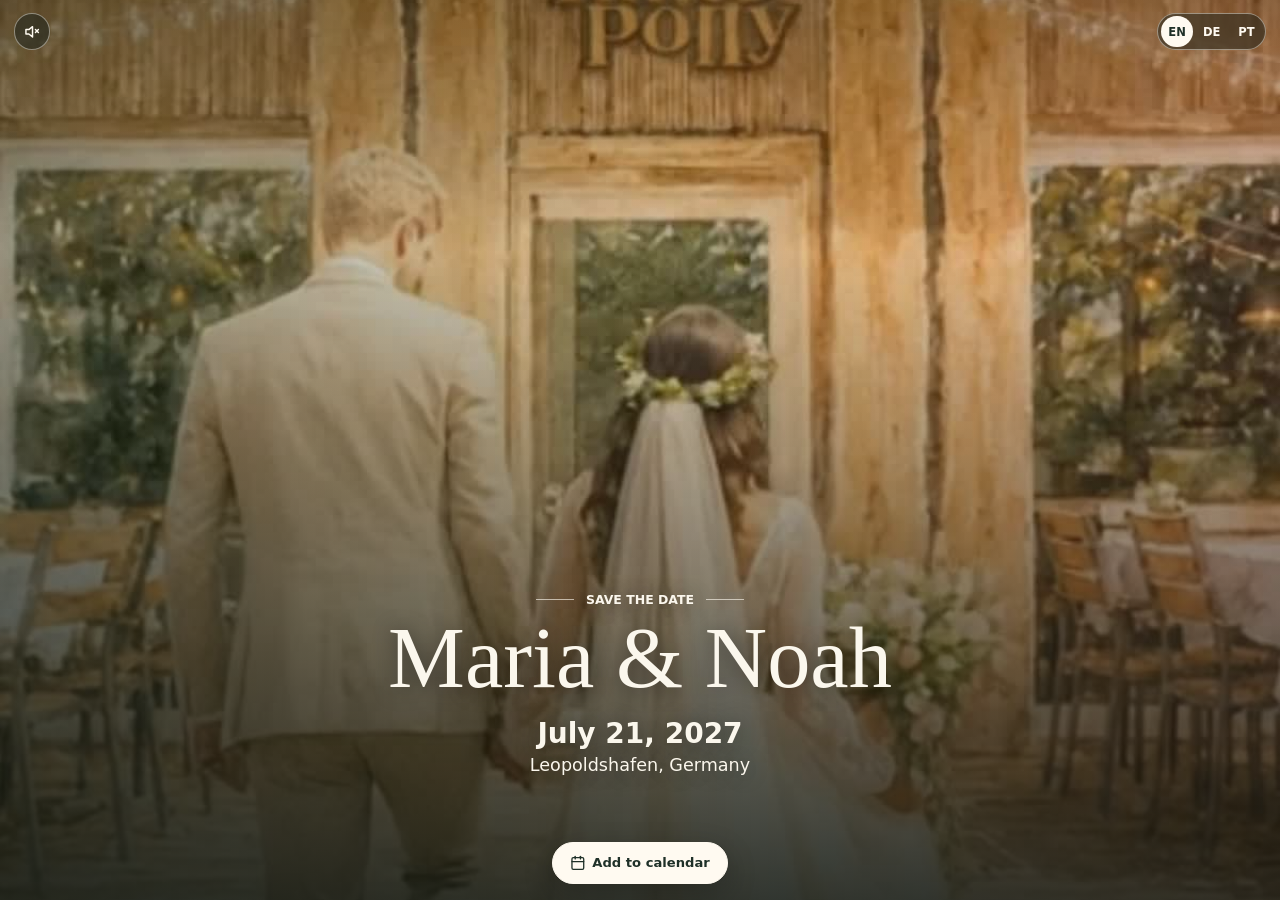
==== index.html @ c0d91f9d "Create save the date site" ====
<!doctype html>
<html lang="en">
  <head>
    <meta charset="utf-8">
    <meta name="viewport" content="width=device-width, initial-scale=1, viewport-fit=cover">
    <meta name="theme-color" content="#1f3028">
    <meta name="description" content="Save the date for Maria & Noah on July 21, 2027 in Leopoldshafen, Germany.">

    <meta property="og:type" content="website">
    <meta property="og:title" content="Maria & Noah | Save the Date">
    <meta property="og:description" content="July 21, 2027 | Leopoldshafen, Germany">
    <meta property="og:url" content="https://noahwatling.github.io/maria-noah-save-the-date/">
    <meta property="og:image" content="https://noahwatling.github.io/maria-noah-save-the-date/assets/poster.jpg">
    <meta property="og:video" content="https://noahwatling.github.io/maria-noah-save-the-date/assets/save-the-date.mp4">

    <title>Maria & Noah | Save the Date</title>
    <link rel="preload" href="assets/poster.jpg" as="image">
    <link rel="stylesheet" href="styles.css">
  </head>
  <body>
    <main class="invite" aria-label="Save the date for Maria and Noah">
      <video
        class="invite__video"
        src="assets/save-the-date.mp4"
        poster="assets/poster.jpg"
        autoplay
        muted
        loop
        playsinline
        preload="metadata"
      ></video>

      <div class="invite__shade" aria-hidden="true"></div>

      <div class="invite__topbar" aria-label="Invitation controls">
        <button class="sound-button" type="button" id="soundButton" aria-label="Turn sound on" aria-pressed="false">
          <svg aria-hidden="true" viewBox="0 0 24 24">
            <path d="M4 9v6h4l5 4V5L8 9H4"></path>
            <g class="icon-sound-on">
              <path d="M17 9.5a4 4 0 0 1 0 5"></path>
              <path d="M19.5 7a7.5 7.5 0 0 1 0 10"></path>
            </g>
            <g class="icon-sound-off">
              <path d="M17 9l4 4"></path>
              <path d="M21 9l-4 4"></path>
            </g>
          </svg>
        </button>

        <div class="lang-switch" role="group" aria-label="Language">
          <button class="lang-button is-active" type="button" data-lang="en" aria-pressed="true">EN</button>
          <button class="lang-button" type="button" data-lang="de" aria-pressed="false">DE</button>
          <button class="lang-button" type="button" data-lang="pt" aria-pressed="false">PT</button>
        </div>
      </div>

      <section class="invite__content">
        <p class="invite__label" data-i18n="label">Save the date</p>
        <h1><span>Maria</span><span>&amp; Noah</span></h1>
        <p class="invite__date" data-i18n="date">July 21, 2027</p>
        <p class="invite__place" data-i18n="place">Leopoldshafen, Germany</p>
      </section>

      <nav class="invite__actions" aria-label="Save the date actions">
        <a
          class="action action--primary"
          href="calendar.ics"
          download="maria-noah-save-the-date.ics"
          aria-label="Add Maria and Noah save the date to calendar"
        >
          <svg aria-hidden="true" viewBox="0 0 24 24">
            <path d="M8 2v4"></path>
            <path d="M16 2v4"></path>
            <path d="M3 10h18"></path>
            <rect x="3" y="4" width="18" height="18" rx="2"></rect>
          </svg>
          <span data-i18n="calendar">Add to calendar</span>
        </a>
      </nav>
    </main>

    <script src="script.js"></script>
  </body>
</html>
---- styles.css ----
:root {
  --paper: #fffaf1;
  --ink: #fbf7ed;
  --deep: #1f3028;
  --deep-strong: #111c18;
  --accent: #b85a4c;
  --line: rgba(255, 250, 241, 0.62);
  --shadow: 0 16px 48px rgba(0, 0, 0, 0.28);
}

* {
  box-sizing: border-box;
}

html,
body {
  margin: 0;
  width: 100%;
  min-height: 100%;
  background: var(--deep-strong);
  color: var(--ink);
  font-family: Inter, ui-sans-serif, system-ui, -apple-system, BlinkMacSystemFont, "Segoe UI", sans-serif;
}

body {
  overflow: hidden;
}

button,
a {
  -webkit-tap-highlight-color: transparent;
}

.invite {
  position: relative;
  display: grid;
  width: 100%;
  min-height: 100vh;
  min-height: 100svh;
  min-height: calc(var(--vh, 1vh) * 100);
  isolation: isolate;
  overflow: hidden;
}

.invite__video,
.invite__shade {
  position: absolute;
  inset: 0;
  width: 100%;
  height: 100%;
}

.invite__video {
  object-fit: cover;
  z-index: -3;
  background: var(--deep-strong);
}

.invite__shade {
  z-index: -2;
  background:
    linear-gradient(180deg, rgba(9, 17, 14, 0.32) 0%, rgba(9, 17, 14, 0.06) 28%, rgba(9, 17, 14, 0.48) 67%, rgba(9, 17, 14, 0.82) 100%),
    linear-gradient(90deg, rgba(31, 48, 40, 0.38), rgba(31, 48, 40, 0.06), rgba(184, 90, 76, 0.22));
}

.invite__content {
  align-self: end;
  width: min(100%, 38rem);
  padding: 0 1.25rem 7.35rem;
  text-align: center;
  justify-self: center;
  text-shadow: 0 2px 22px rgba(0, 0, 0, 0.45);
}

.invite__label,
.invite__date,
.invite__place {
  margin: 0;
}

.invite__label {
  display: inline-flex;
  align-items: center;
  gap: 0.75rem;
  margin-bottom: 0.85rem;
  font-size: 0.78rem;
  font-weight: 700;
  text-transform: uppercase;
  letter-spacing: 0;
}

.invite__label::before,
.invite__label::after {
  content: "";
  display: block;
  width: 2.35rem;
  height: 1px;
  background: var(--line);
}

h1 {
  margin: 0;
  font-family: Georgia, "Times New Roman", serif;
  font-size: 4.25rem;
  font-weight: 400;
  line-height: 0.9;
  letter-spacing: 0;
}

h1 span {
  display: block;
}

.invite__date {
  margin-top: 1.15rem;
  font-size: 1.45rem;
  font-weight: 650;
}

.invite__place {
  margin-top: 0.35rem;
  font-size: 1rem;
  font-weight: 520;
}

.invite__topbar {
  position: fixed;
  top: 0;
  left: 0;
  right: 0;
  width: 100%;
  z-index: 4;
  display: flex;
  align-items: center;
  justify-content: space-between;
  padding: max(0.8rem, env(safe-area-inset-top)) 0.85rem 0;
  pointer-events: none;
}

.sound-button,
.lang-switch {
  pointer-events: auto;
}

.sound-button,
.lang-button {
  border: 0;
  color: var(--paper);
  font: inherit;
  cursor: pointer;
}

.sound-button {
  display: inline-flex;
  align-items: center;
  justify-content: center;
  width: 2.3rem;
  height: 2.3rem;
  border: 1px solid rgba(255, 250, 241, 0.44);
  border-radius: 999px;
  background: rgba(17, 28, 24, 0.46);
  backdrop-filter: blur(18px);
}

.sound-button svg {
  width: 1.1rem;
  height: 1.1rem;
  fill: none;
  stroke: currentColor;
  stroke-width: 2;
  stroke-linecap: round;
  stroke-linejoin: round;
}

.sound-button.is-on .icon-sound-off,
.sound-button:not(.is-on) .icon-sound-on {
  display: none;
}

.lang-switch {
  display: inline-flex;
  align-items: center;
  gap: 0.12rem;
  padding: 0.16rem;
  border: 1px solid rgba(255, 250, 241, 0.44);
  border-radius: 999px;
  background: rgba(17, 28, 24, 0.46);
  backdrop-filter: blur(18px);
}

.lang-button {
  min-width: 2.05rem;
  height: 1.9rem;
  border-radius: 999px;
  background: transparent;
  font-size: 0.72rem;
  font-weight: 760;
  letter-spacing: 0;
}

.lang-button.is-active {
  background: var(--paper);
  color: var(--deep);
}

.invite__actions {
  position: fixed;
  left: 0;
  right: 0;
  bottom: 0;
  z-index: 2;
  display: flex;
  justify-content: center;
  padding: 0 1rem max(1rem, env(safe-area-inset-bottom));
}

.action {
  display: inline-flex;
  align-items: center;
  justify-content: center;
  min-height: 2.65rem;
  border: 1px solid rgba(255, 250, 241, 0.5);
  border-radius: 999px;
  background: rgba(17, 28, 24, 0.58);
  box-shadow: 0 10px 30px rgba(0, 0, 0, 0.24);
  color: var(--paper);
  min-width: 0;
  padding: 0 1.1rem;
  font: inherit;
  font-size: 0.82rem;
  font-weight: 720;
  text-decoration: none;
  backdrop-filter: blur(20px);
  cursor: pointer;
}

.action--primary {
  background: var(--paper);
  border-color: var(--paper);
  color: var(--deep);
}

.action svg {
  width: 0.98rem;
  height: 0.98rem;
  margin-right: 0.4rem;
  fill: none;
  stroke: currentColor;
  stroke-width: 2;
  stroke-linecap: round;
  stroke-linejoin: round;
  flex: 0 0 auto;
}

.action span {
  min-width: 0;
  overflow: hidden;
  text-overflow: ellipsis;
  white-space: nowrap;
}

.action:focus-visible {
  outline: 3px solid rgba(184, 90, 76, 0.85);
  outline-offset: 3px;
}

.sound-button:focus-visible,
.lang-button:focus-visible {
  outline: 3px solid rgba(184, 90, 76, 0.85);
  outline-offset: 3px;
}

@media (min-width: 520px) {
  h1 span {
    display: inline;
  }

  h1 span + span::before {
    content: " ";
  }
}

@media (min-width: 720px) {
  body {
    overflow: auto;
  }

  .invite__content {
    padding-bottom: 7.8rem;
  }

  h1 {
    font-size: 5.4rem;
  }

  .invite__date {
    font-size: 1.75rem;
  }

  .invite__place {
    font-size: 1.1rem;
  }
}

@media (max-width: 350px) {
  .invite__content {
    padding-left: 1rem;
    padding-right: 1rem;
    padding-bottom: 6.9rem;
  }

  h1 {
    font-size: 3.35rem;
  }

  .invite__date {
    font-size: 1.22rem;
  }

  .action {
    min-height: 2.5rem;
    font-size: 0.78rem;
  }
}

@media (prefers-reduced-motion: reduce) {
  .invite__video {
    display: none;
  }

  .invite {
    background: url("assets/poster.jpg") center / cover no-repeat;
  }
}
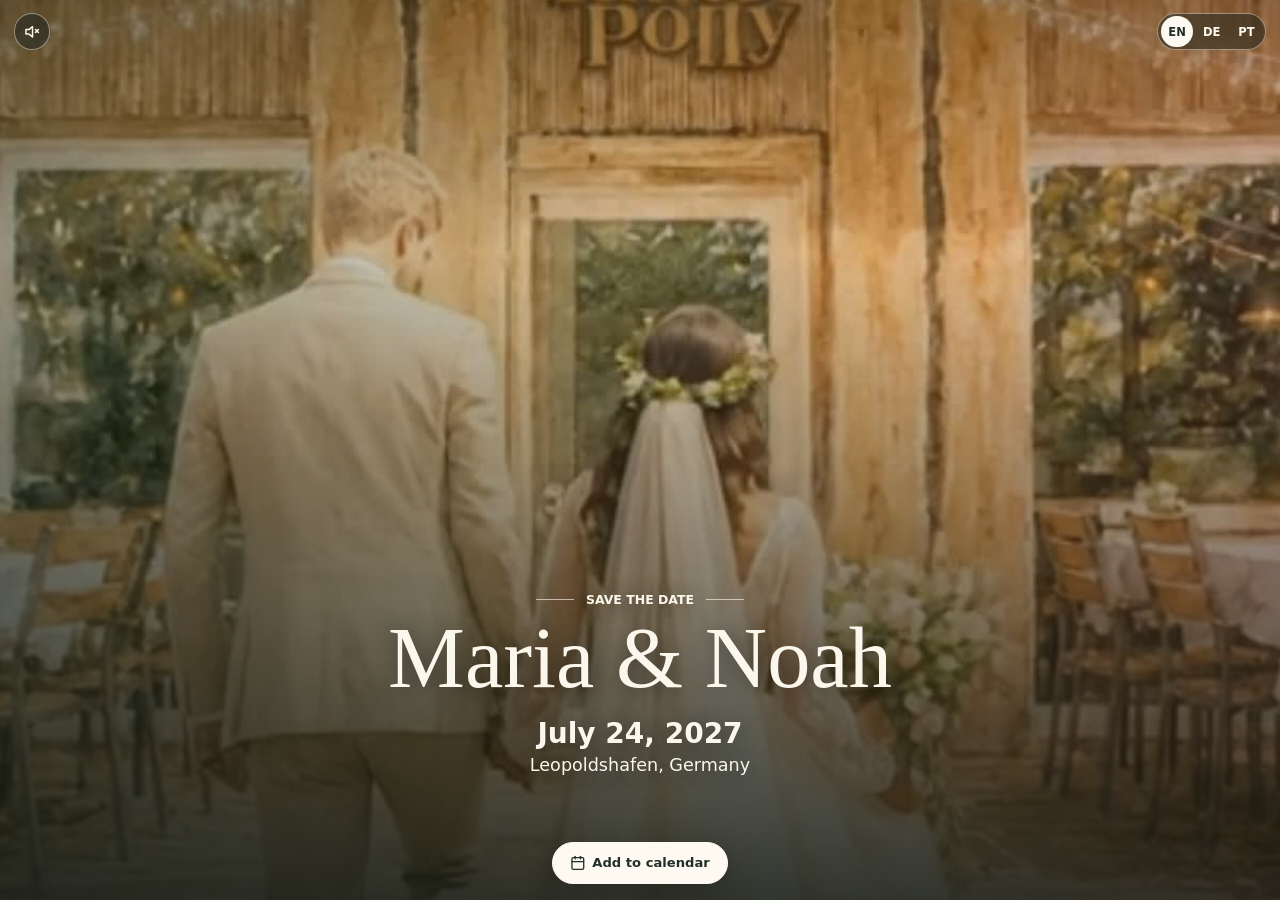
==== commit cc4313a1: "Update wedding date to July 24" ====
--- a/index.html
+++ b/index.html
@@ -4,18 +4,18 @@
     <meta charset="utf-8">
     <meta name="viewport" content="width=device-width, initial-scale=1, viewport-fit=cover">
     <meta name="theme-color" content="#1f3028">
-    <meta name="description" content="Save the date for Maria & Noah on July 21, 2027 in Leopoldshafen, Germany.">
+    <meta name="description" content="Save the date for Maria & Noah on July 24, 2027 in Leopoldshafen, Germany.">
 
     <meta property="og:type" content="website">
     <meta property="og:title" content="Maria & Noah | Save the Date">
-    <meta property="og:description" content="July 21, 2027 | Leopoldshafen, Germany">
+    <meta property="og:description" content="July 24, 2027 | Leopoldshafen, Germany">
     <meta property="og:url" content="https://noahwatling.github.io/maria-noah-save-the-date/">
     <meta property="og:image" content="https://noahwatling.github.io/maria-noah-save-the-date/assets/poster.jpg">
     <meta property="og:video" content="https://noahwatling.github.io/maria-noah-save-the-date/assets/save-the-date.mp4">
 
     <title>Maria & Noah | Save the Date</title>
     <link rel="preload" href="assets/poster.jpg" as="image">
-    <link rel="stylesheet" href="styles.css">
+    <link rel="stylesheet" href="styles.css?v=2">
   </head>
   <body>
     <main class="invite" aria-label="Save the date for Maria and Noah">
@@ -24,7 +24,6 @@
         src="assets/save-the-date.mp4"
         poster="assets/poster.jpg"
         autoplay
-        muted
         loop
         playsinline
         preload="metadata"
@@ -57,7 +56,7 @@
       <section class="invite__content">
         <p class="invite__label" data-i18n="label">Save the date</p>
         <h1><span>Maria</span><span>&amp; Noah</span></h1>
-        <p class="invite__date" data-i18n="date">July 21, 2027</p>
+        <p class="invite__date" data-i18n="date">July 24, 2027</p>
         <p class="invite__place" data-i18n="place">Leopoldshafen, Germany</p>
       </section>
 
@@ -79,6 +78,6 @@
       </nav>
     </main>
 
-    <script src="script.js"></script>
+    <script src="script.js?v=2"></script>
   </body>
 </html>
--- a/styles.css
+++ b/styles.css
@@ -40,6 +40,17 @@
   min-height: calc(var(--vh, 1vh) * 100);
   isolation: isolate;
   overflow: hidden;
+}
+
+.invite__content,
+.invite__actions {
+  opacity: 0;
+  transition: opacity 180ms ease;
+}
+
+body.is-ready .invite__content,
+body.is-ready .invite__actions {
+  opacity: 1;
 }
 
 .invite__video,
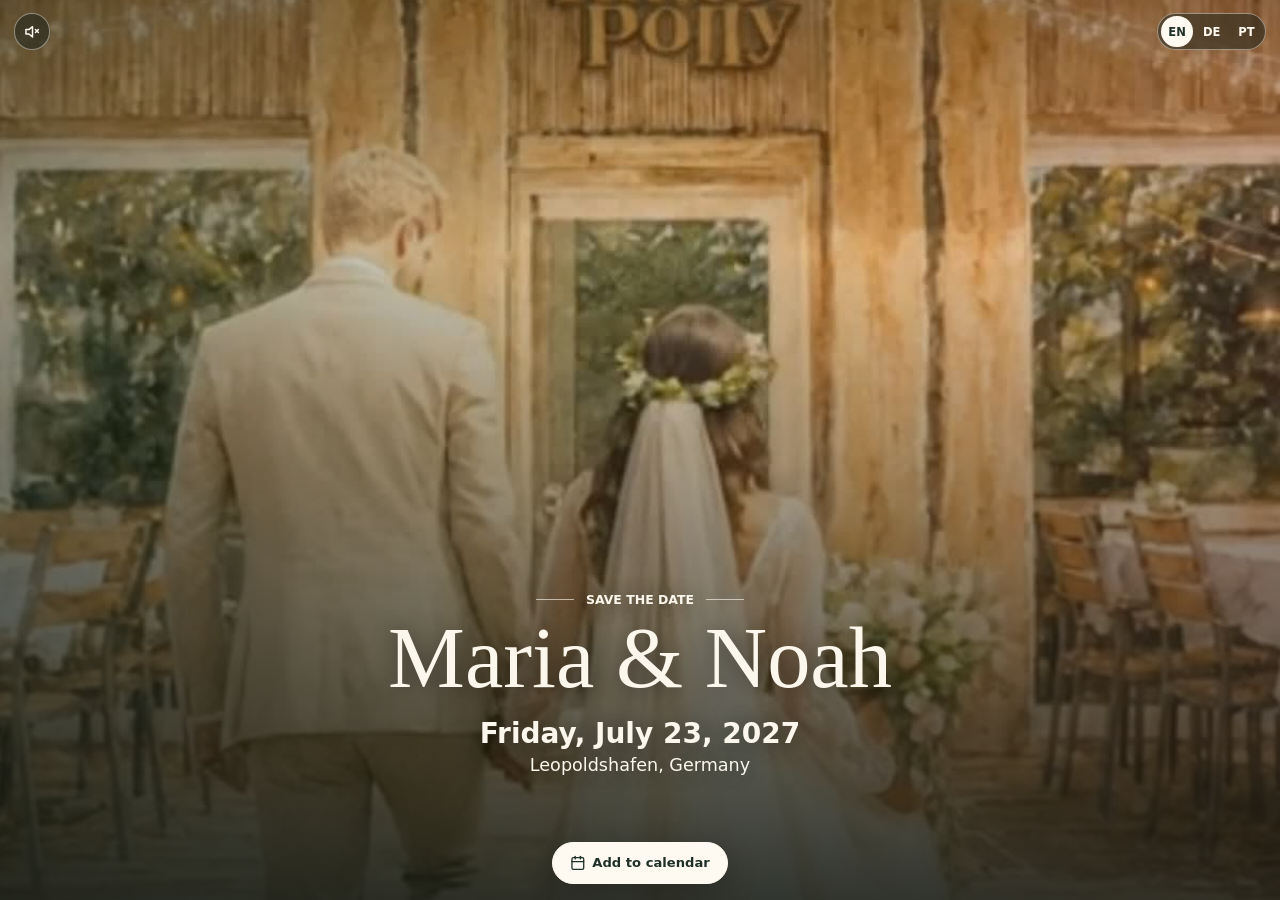
==== commit 3322c610: "Update date to Friday July 23" ====
--- a/index.html
+++ b/index.html
@@ -4,18 +4,18 @@
     <meta charset="utf-8">
     <meta name="viewport" content="width=device-width, initial-scale=1, viewport-fit=cover">
     <meta name="theme-color" content="#1f3028">
-    <meta name="description" content="Save the date for Maria & Noah on July 24, 2027 in Leopoldshafen, Germany.">
+    <meta name="description" content="Save the date for Maria & Noah on Friday, July 23, 2027 in Leopoldshafen, Germany.">
 
     <meta property="og:type" content="website">
     <meta property="og:title" content="Maria & Noah | Save the Date">
-    <meta property="og:description" content="July 24, 2027 | Leopoldshafen, Germany">
+    <meta property="og:description" content="Friday, July 23, 2027 | Leopoldshafen, Germany">
     <meta property="og:url" content="https://noahwatling.github.io/maria-noah-save-the-date/">
     <meta property="og:image" content="https://noahwatling.github.io/maria-noah-save-the-date/assets/poster.jpg">
     <meta property="og:video" content="https://noahwatling.github.io/maria-noah-save-the-date/assets/save-the-date.mp4">
 
     <title>Maria & Noah | Save the Date</title>
     <link rel="preload" href="assets/poster.jpg" as="image">
-    <link rel="stylesheet" href="styles.css?v=2">
+    <link rel="stylesheet" href="styles.css?v=3">
   </head>
   <body>
     <main class="invite" aria-label="Save the date for Maria and Noah">
@@ -56,7 +56,7 @@
       <section class="invite__content">
         <p class="invite__label" data-i18n="label">Save the date</p>
         <h1><span>Maria</span><span>&amp; Noah</span></h1>
-        <p class="invite__date" data-i18n="date">July 24, 2027</p>
+        <p class="invite__date" data-i18n="date">Friday, July 23, 2027</p>
         <p class="invite__place" data-i18n="place">Leopoldshafen, Germany</p>
       </section>
 
@@ -78,6 +78,6 @@
       </nav>
     </main>
 
-    <script src="script.js?v=2"></script>
+    <script src="script.js?v=4"></script>
   </body>
 </html>
